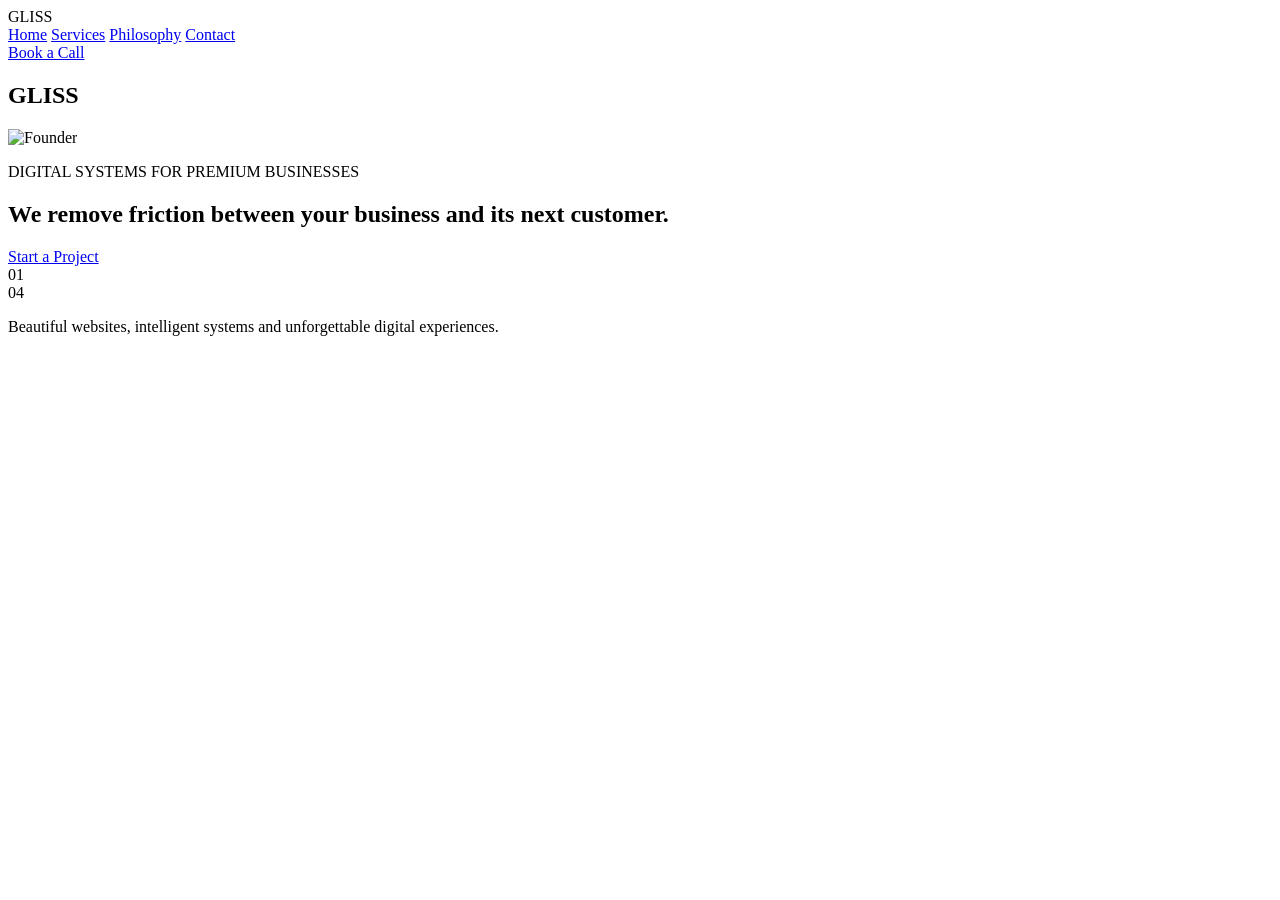
==== index.html @ cb8a6c07 "Create initial index.html for GLISS website Initial HTML structure for the GLISS website, including " ====
<!DOCTYPE html>
<html lang="en">
<head>
    <meta charset="UTF-8">
    <meta name="viewport" content="width=device-width, initial-scale=1.0">
    <title>GLISS</title>

    <link rel="stylesheet" href="style.css">

    <!-- Fonts -->
    <link rel="preconnect" href="https://fonts.googleapis.com">
    <link rel="preconnect" href="https://fonts.gstatic.com" crossorigin>

    <link href="https://fonts.googleapis.com/css2?family=Bodoni+Moda:wght@400;500;600&family=Inter:wght@300;400;500;600&display=swap" rel="stylesheet">
</head>

<body>

<header>

    <div class="logo">
        GLISS
    </div>

    <nav>
        <a href="#">Home</a>
        <a href="#">Services</a>
        <a href="#">Philosophy</a>
        <a href="#">Contact</a>
    </nav>

    <a href="#" class="cta">
        Book a Call
    </a>

</header>


<section class="hero">

    <!-- Giant Typography -->
    <h1 class="background-text">
        GLISS
    </h1>

    <!-- Portrait -->
    <img
        src="assets/portrait.png"
        class="portrait"
        alt="Founder"
    >

    <!-- Left Content -->

    <div class="hero-content">

        <p class="eyebrow">
            DIGITAL SYSTEMS FOR PREMIUM BUSINESSES
        </p>

        <h2>
            We remove friction between your business and its next customer.
        </h2>

        <a href="#" class="hero-btn">
            Start a Project
        </a>

    </div>


    <!-- Right Content -->

    <div class="hero-side">

        <span>01</span>

        <div class="line"></div>

        <span>04</span>

        <p>
            Beautiful websites, intelligent systems and unforgettable digital experiences.
        </p>

    </div>

</section>

<script src="script.js"></script>

</body>
</html>
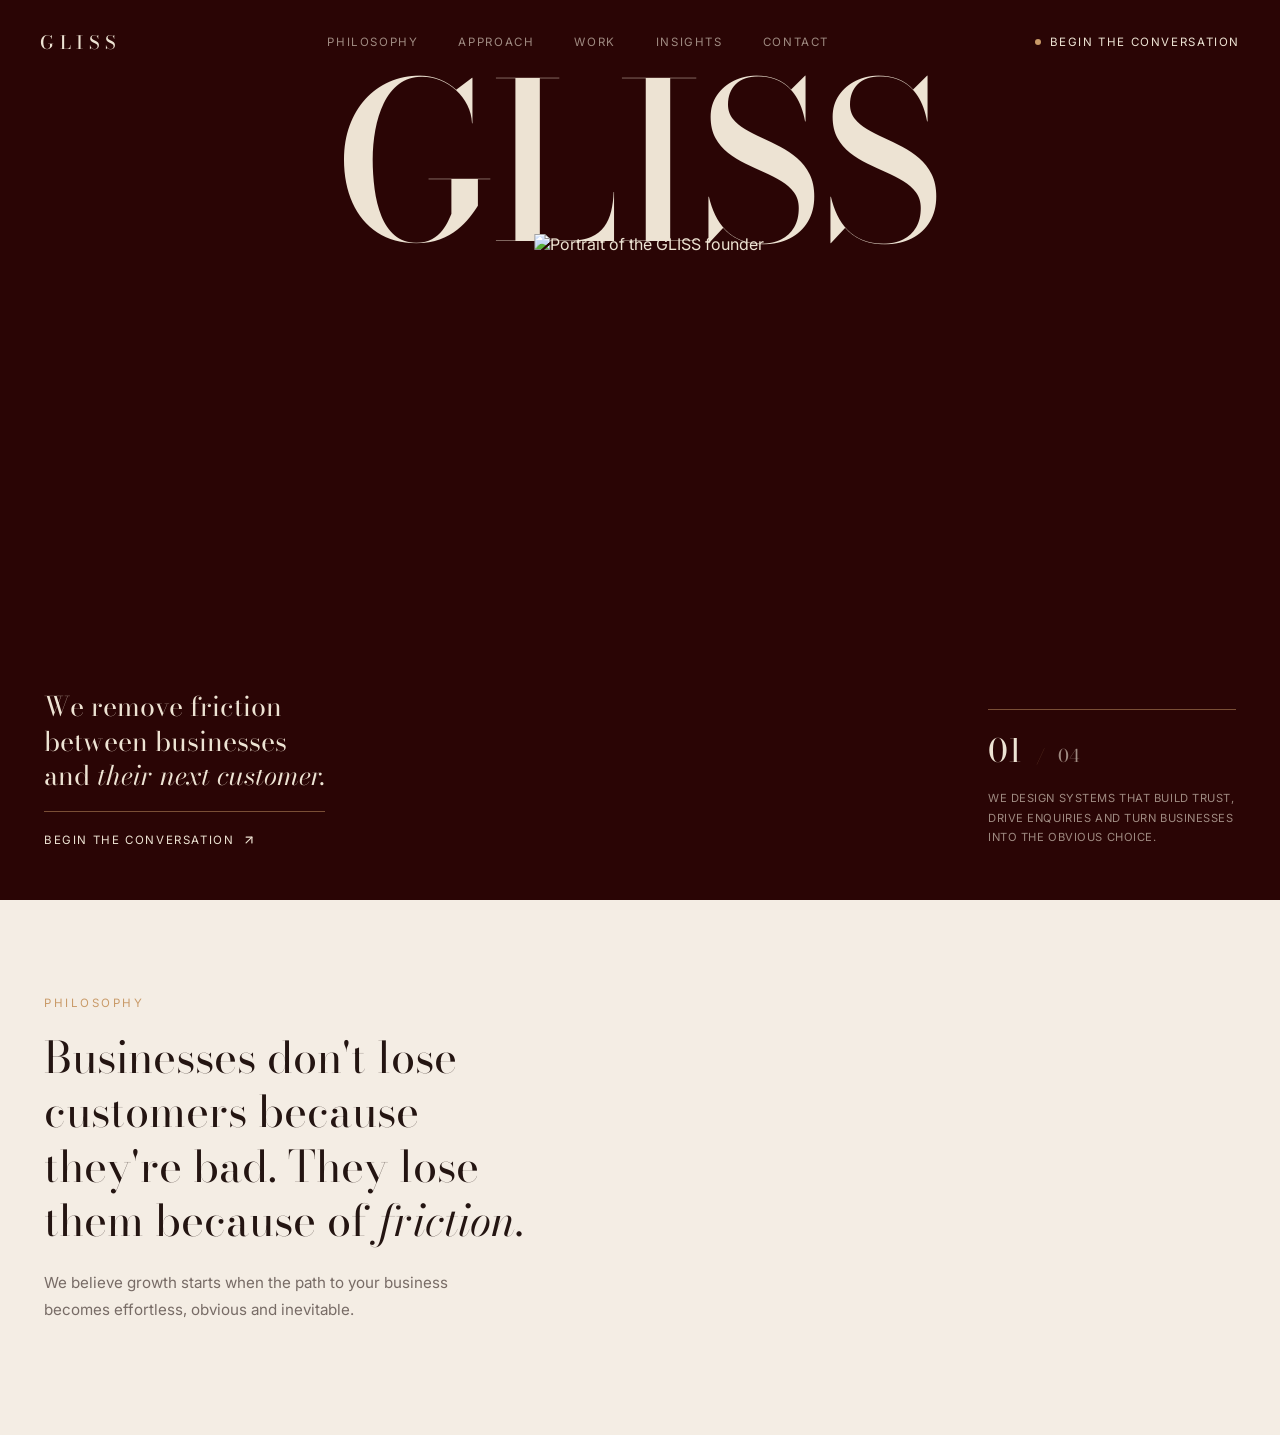
==== commit bf1ee216: "Add files via upload" ====
--- a/index.html
+++ b/index.html
@@ -1,93 +1,120 @@
 <!DOCTYPE html>
 <html lang="en">
 <head>
-    <meta charset="UTF-8">
-    <meta name="viewport" content="width=device-width, initial-scale=1.0">
-    <title>GLISS</title>
+<meta charset="UTF-8" />
+<meta name="viewport" content="width=device-width, initial-scale=1.0" />
+<title>GLISS — Architecture for Commercial Advantage</title>
+<meta name="description" content="We remove friction between businesses and their next customer." />
 
-    <link rel="stylesheet" href="style.css">
+<link rel="preconnect" href="https://fonts.googleapis.com" />
+<link rel="preconnect" href="https://fonts.gstatic.com" crossorigin />
+<link href="https://fonts.googleapis.com/css2?family=Bodoni+Moda:ital,opsz,wght@0,6..96,400;0,6..96,500;0,6..96,600;1,6..96,500&family=Inter:wght@400;500;600&display=swap" rel="stylesheet" />
 
-    <!-- Fonts -->
-    <link rel="preconnect" href="https://fonts.googleapis.com">
-    <link rel="preconnect" href="https://fonts.gstatic.com" crossorigin>
-
-    <link href="https://fonts.googleapis.com/css2?family=Bodoni+Moda:wght@400;500;600&family=Inter:wght@300;400;500;600&display=swap" rel="stylesheet">
+<link rel="stylesheet" href="style.css" />
 </head>
-
 <body>
 
-<header>
+<!-- LAYER 6: Navigation (floats above everything) -->
+<header class="nav" id="nav">
+  <a href="#" class="nav__logo">GLISS</a>
 
-    <div class="logo">
-        GLISS
-    </div>
+  <nav class="nav__links" aria-label="Primary">
+    <a href="#philosophy">Philosophy</a>
+    <a href="#approach">Approach</a>
+    <a href="#work">Work</a>
+    <a href="#insights">Insights</a>
+    <a href="#contact">Contact</a>
+  </nav>
 
-    <nav>
-        <a href="#">Home</a>
-        <a href="#">Services</a>
-        <a href="#">Philosophy</a>
-        <a href="#">Contact</a>
-    </nav>
+  <a href="#contact" class="nav__cta">
+    <span class="nav__dot"></span>
+    Begin the Conversation
+  </a>
 
-    <a href="#" class="cta">
-        Book a Call
-    </a>
-
+  <button class="nav__hamburger" id="hamburger" aria-label="Open menu" aria-expanded="false" aria-controls="mobile-menu">
+    <span></span>
+    <span></span>
+    <span></span>
+  </button>
 </header>
 
+<!-- Mobile menu panel -->
+<div class="mobile-menu" id="mobile-menu" aria-hidden="true">
+  <nav aria-label="Mobile">
+    <a href="#philosophy">Philosophy</a>
+    <a href="#approach">Approach</a>
+    <a href="#work">Work</a>
+    <a href="#insights">Insights</a>
+    <a href="#contact">Contact</a>
+  </nav>
+  <a href="#contact" class="mobile-menu__cta">
+    <span class="nav__dot"></span>
+    Begin the Conversation
+  </a>
+</div>
 
-<section class="hero">
+<!-- HERO: 100vh, layered composition -->
+<section class="hero" id="hero">
 
-    <!-- Giant Typography -->
-    <h1 class="background-text">
-        GLISS
-    </h1>
+  <!-- LAYER 2: Massive typography -->
+  <h1 class="hero__wordmark" aria-hidden="true">GLISS</h1>
 
-    <!-- Portrait -->
-    <img
-        src="assets/portrait.png"
-        class="portrait"
-        alt="Founder"
-    >
+  <!-- LAYER 3: Transparent portrait -->
+  <img
+    class="hero__portrait"
+    src="images/portrait.png"
+    alt="Portrait of the GLISS founder"
+  />
 
-    <!-- Left Content -->
+  <!-- LAYER 4: Bottom-left copy -->
+  <div class="hero__copy">
+    <p class="hero__headline">
+      We remove friction<br />
+      between businesses<br />
+      and <em>their next customer.</em>
+    </p>
+    <div class="hero__rule"></div>
+    <a href="#contact" class="hero__link">
+      Begin the Conversation
+      <svg width="14" height="14" viewBox="0 0 24 24" fill="none" stroke="currentColor" stroke-width="2" stroke-linecap="round" stroke-linejoin="round"><path d="M7 17 17 7"/><path d="M7 7h10v10"/></svg>
+    </a>
+    <div class="hero__pagination">
+      <span>01</span>
+      <span class="hero__pagination-line"></span>
+      <span>04</span>
+    </div>
+  </div>
 
-    <div class="hero-content">
-
-        <p class="eyebrow">
-            DIGITAL SYSTEMS FOR PREMIUM BUSINESSES
-        </p>
-
-        <h2>
-            We remove friction between your business and its next customer.
-        </h2>
-
-        <a href="#" class="hero-btn">
-            Start a Project
-        </a>
-
+  <!-- LAYER 5: Bottom-right information -->
+  <div class="hero__info">
+    <div class="hero__rule"></div>
+    <div class="hero__info-numbers">
+      <span class="hero__info-big">01</span>
+      <span class="hero__info-slash">/</span>
+      <span class="hero__info-small">04</span>
     </div>
-
-
-    <!-- Right Content -->
-
-    <div class="hero-side">
-
-        <span>01</span>
-
-        <div class="line"></div>
-
-        <span>04</span>
-
-        <p>
-            Beautiful websites, intelligent systems and unforgettable digital experiences.
-        </p>
-
-    </div>
+    <p>
+      WE DESIGN SYSTEMS THAT BUILD TRUST,
+      DRIVE ENQUIRIES AND TURN BUSINESSES
+      INTO THE OBVIOUS CHOICE.
+    </p>
+  </div>
 
 </section>
 
+<!-- PHILOSOPHY SECTION -->
+<section class="philosophy" id="philosophy">
+  <p class="eyebrow">Philosophy</p>
+  <h2 class="philosophy__headline">
+    Businesses don't lose customers because<br class="hide-mobile" />
+    they're bad. They lose them because of <em>friction.</em>
+  </h2>
+  <p class="philosophy__sub">
+    We believe growth starts when the path to your business becomes
+    effortless, obvious and inevitable.
+  </p>
+</section>
+
 <script src="script.js"></script>
-
 </body>
 </html>
--- a/style.css
+++ b/style.css
@@ -0,0 +1,449 @@
+/* =========================================================
+   GLISS — Hero + Philosophy
+   Editorial composition: layers overlap via absolute
+   positioning and z-index. Nothing here is a normal
+   stacked flexbox hero.
+   ========================================================= */
+
+:root {
+  --bg: #2a0505;
+  --bg-light: #f4ede4;
+  --cream: #ede3d3;
+  --cream-dim: rgba(237, 227, 211, 0.6);
+  --ink: #241512;
+  --ink-dim: rgba(36, 21, 18, 0.6);
+  --gold: #c99a68;
+  --gold-dim: rgba(201, 154, 104, 0.5);
+
+  --font-display: "Bodoni Moda", serif;
+  --font-body: "Inter", sans-serif;
+}
+
+* {
+  margin: 0;
+  padding: 0;
+  box-sizing: border-box;
+}
+
+html {
+  scroll-behavior: smooth;
+}
+
+body {
+  background: var(--bg);
+  color: var(--cream);
+  font-family: var(--font-body);
+  overflow-x: hidden;
+}
+
+a {
+  color: inherit;
+  text-decoration: none;
+}
+
+/* =========================================================
+   NAVIGATION — Layer 6, floats above everything
+   ========================================================= */
+
+.nav {
+  position: fixed;
+  top: 0;
+  left: 0;
+  right: 0;
+  z-index: 50;
+  display: flex;
+  align-items: center;
+  justify-content: space-between;
+  padding: 1.75rem 2.5rem;
+  opacity: 0;
+  animation: fadeIn 0.9s ease forwards;
+  animation-delay: 1.1s;
+}
+
+.nav__logo {
+  font-family: var(--font-display);
+  font-size: 1.15rem;
+  letter-spacing: 0.3em;
+  font-weight: 500;
+}
+
+.nav__links {
+  display: flex;
+  gap: 2.5rem;
+}
+
+.nav__links a {
+  font-size: 0.72rem;
+  letter-spacing: 0.14em;
+  text-transform: uppercase;
+  color: var(--cream-dim);
+  transition: color 0.2s ease;
+}
+
+.nav__links a:hover {
+  color: var(--cream);
+}
+
+.nav__cta {
+  display: flex;
+  align-items: center;
+  gap: 0.55rem;
+  font-size: 0.72rem;
+  letter-spacing: 0.14em;
+  text-transform: uppercase;
+  color: var(--cream);
+}
+
+.nav__dot {
+  width: 6px;
+  height: 6px;
+  border-radius: 50%;
+  background: var(--gold);
+  flex-shrink: 0;
+}
+
+.nav__hamburger {
+  display: none;
+  flex-direction: column;
+  justify-content: center;
+  gap: 5px;
+  width: 32px;
+  height: 32px;
+  background: none;
+  border: none;
+  cursor: pointer;
+}
+
+.nav__hamburger span {
+  display: block;
+  width: 100%;
+  height: 1px;
+  background: var(--cream);
+}
+
+/* mobile menu panel */
+.mobile-menu {
+  position: fixed;
+  inset: 0;
+  z-index: 49;
+  background: var(--bg);
+  display: flex;
+  flex-direction: column;
+  justify-content: center;
+  gap: 2.5rem;
+  padding: 2.5rem;
+  transform: translateY(-100%);
+  transition: transform 0.4s cubic-bezier(0.16, 1, 0.3, 1);
+}
+
+.mobile-menu.is-open {
+  transform: translateY(0);
+}
+
+.mobile-menu nav {
+  display: flex;
+  flex-direction: column;
+  gap: 1.75rem;
+}
+
+.mobile-menu nav a {
+  font-family: var(--font-display);
+  font-size: 1.6rem;
+}
+
+.mobile-menu__cta {
+  display: flex;
+  align-items: center;
+  gap: 0.6rem;
+  font-size: 0.75rem;
+  letter-spacing: 0.14em;
+  text-transform: uppercase;
+}
+
+/* =========================================================
+   HERO — 100vh, six independent layers
+   ========================================================= */
+
+.hero {
+  position: relative;
+  height: 100vh;
+  min-height: 640px;
+  width: 100%;
+  overflow: hidden;
+  isolation: isolate;
+}
+
+/* LAYER 2: massive typography, sits behind portrait */
+.hero__wordmark {
+  position: absolute;
+  top: 6%;
+  left: 50%;
+  transform: translateX(-50%);
+  width: 100vw;
+  text-align: center;
+  font-family: var(--font-display);
+  font-weight: 500;
+  font-size: 17vw;
+  line-height: 1;
+  color: var(--cream);
+  white-space: nowrap;
+  z-index: 1;
+  user-select: none;
+  opacity: 0;
+  animation: fadeIn 1.1s ease forwards;
+  animation-delay: 0.2s;
+}
+
+/* LAYER 3: portrait, in front of typography */
+.hero__portrait {
+  position: absolute;
+  left: 50%;
+  bottom: 0;
+  height: 74vh;
+  width: auto;
+  max-width: none;
+  transform: translateX(-46%);
+  z-index: 2;
+  opacity: 0;
+  animation: fadeIn 1.2s ease forwards;
+  animation-delay: 0.5s;
+}
+
+/* LAYER 4: bottom-left copy */
+.hero__copy {
+  position: absolute;
+  left: 2.75rem;
+  bottom: 3.25rem;
+  z-index: 5;
+  max-width: 22rem;
+  opacity: 0;
+  animation: fadeIn 0.9s ease forwards;
+  animation-delay: 1.3s;
+}
+
+.hero__headline {
+  font-family: var(--font-display);
+  font-size: clamp(1.35rem, 2.1vw, 1.7rem);
+  line-height: 1.28;
+  font-weight: 400;
+}
+
+.hero__headline em {
+  font-style: italic;
+}
+
+.hero__rule {
+  height: 1px;
+  background: var(--gold-dim);
+  margin: 1.1rem 0 1rem;
+  width: 100%;
+}
+
+.hero__link {
+  display: inline-flex;
+  align-items: center;
+  gap: 0.5rem;
+  font-size: 0.72rem;
+  letter-spacing: 0.14em;
+  text-transform: uppercase;
+  color: var(--cream);
+}
+
+.hero__pagination {
+  display: none;
+}
+
+/* LAYER 5: bottom-right info */
+.hero__info {
+  position: absolute;
+  right: 2.75rem;
+  bottom: 3.25rem;
+  z-index: 5;
+  max-width: 15.5rem;
+  text-align: left;
+  opacity: 0;
+  animation: fadeIn 0.9s ease forwards;
+  animation-delay: 1.4s;
+}
+
+.hero__info-numbers {
+  display: flex;
+  align-items: baseline;
+  gap: 0.85rem;
+  font-family: var(--font-display);
+  margin-bottom: 0.9rem;
+}
+
+.hero__info-big {
+  font-size: 2rem;
+}
+
+.hero__info-slash {
+  color: var(--gold-dim);
+  font-size: 1.1rem;
+}
+
+.hero__info-small {
+  font-size: 1.1rem;
+  color: var(--cream-dim);
+}
+
+.hero__info p {
+  font-size: 0.7rem;
+  letter-spacing: 0.05em;
+  line-height: 1.75;
+  color: var(--cream-dim);
+}
+
+@keyframes fadeIn {
+  to {
+    opacity: 1;
+  }
+}
+
+@media (prefers-reduced-motion: reduce) {
+  .nav,
+  .hero__wordmark,
+  .hero__portrait,
+  .hero__copy,
+  .hero__info {
+    animation: none;
+    opacity: 1;
+  }
+}
+
+/* =========================================================
+   PHILOSOPHY SECTION
+   ========================================================= */
+
+.philosophy {
+  background: var(--bg-light);
+  color: var(--ink);
+  padding: 6rem 2.75rem 7rem;
+}
+
+.eyebrow {
+  color: var(--gold);
+  font-size: 0.72rem;
+  letter-spacing: 0.22em;
+  text-transform: uppercase;
+  margin-bottom: 1.25rem;
+}
+
+.philosophy__headline {
+  font-family: var(--font-display);
+  font-weight: 400;
+  font-size: clamp(1.7rem, 3.4vw, 2.75rem);
+  line-height: 1.25;
+  max-width: 34rem;
+}
+
+.philosophy__headline em {
+  font-style: italic;
+}
+
+.philosophy__sub {
+  margin-top: 1.4rem;
+  max-width: 26rem;
+  color: var(--ink-dim);
+  font-size: 0.95rem;
+  line-height: 1.75;
+}
+
+/* =========================================================
+   RESPONSIVE — dedicated mobile layout, not a scaled desktop
+   ========================================================= */
+
+@media (max-width: 960px) {
+  .nav__links,
+  .nav__cta {
+    display: none;
+  }
+
+  .nav__hamburger {
+    display: flex;
+  }
+
+  .nav {
+    padding: 1.4rem 1.4rem;
+  }
+
+  .nav__logo {
+    font-size: 1rem;
+    letter-spacing: 0.24em;
+  }
+}
+
+@media (max-width: 760px) {
+  .hero {
+    height: auto;
+    min-height: 0;
+    display: block;
+    padding-top: 5.5rem;
+    overflow: visible;
+  }
+
+  .hero__wordmark {
+    position: relative;
+    top: auto;
+    left: auto;
+    transform: none;
+    width: 100%;
+    text-align: left;
+    padding-left: 5vw;
+    font-size: 21vw;
+    margin-bottom: -11vw;
+  }
+
+  .hero__portrait {
+    position: relative;
+    left: auto;
+    bottom: auto;
+    transform: none;
+    height: auto;
+    width: 62vw;
+    display: block;
+    margin: 0 0 0 auto;
+    margin-right: 4vw;
+  }
+
+  .hero__copy {
+    position: relative;
+    left: auto;
+    bottom: auto;
+    max-width: none;
+    padding: 2rem 6vw 0;
+  }
+
+  .hero__pagination {
+    display: flex;
+    align-items: center;
+    gap: 1rem;
+    margin-top: 1.5rem;
+    font-family: var(--font-display);
+    color: var(--gold);
+    font-size: 1rem;
+  }
+
+  .hero__pagination-line {
+    flex: 1;
+    height: 1px;
+    background: var(--gold-dim);
+  }
+
+  .hero__info {
+    position: relative;
+    right: auto;
+    bottom: auto;
+    max-width: none;
+    padding: 1.75rem 6vw 3rem;
+  }
+
+  .hero__info .hero__rule {
+    display: none;
+  }
+
+  .philosophy {
+    padding: 4rem 6vw 4.5rem;
+  }
+}
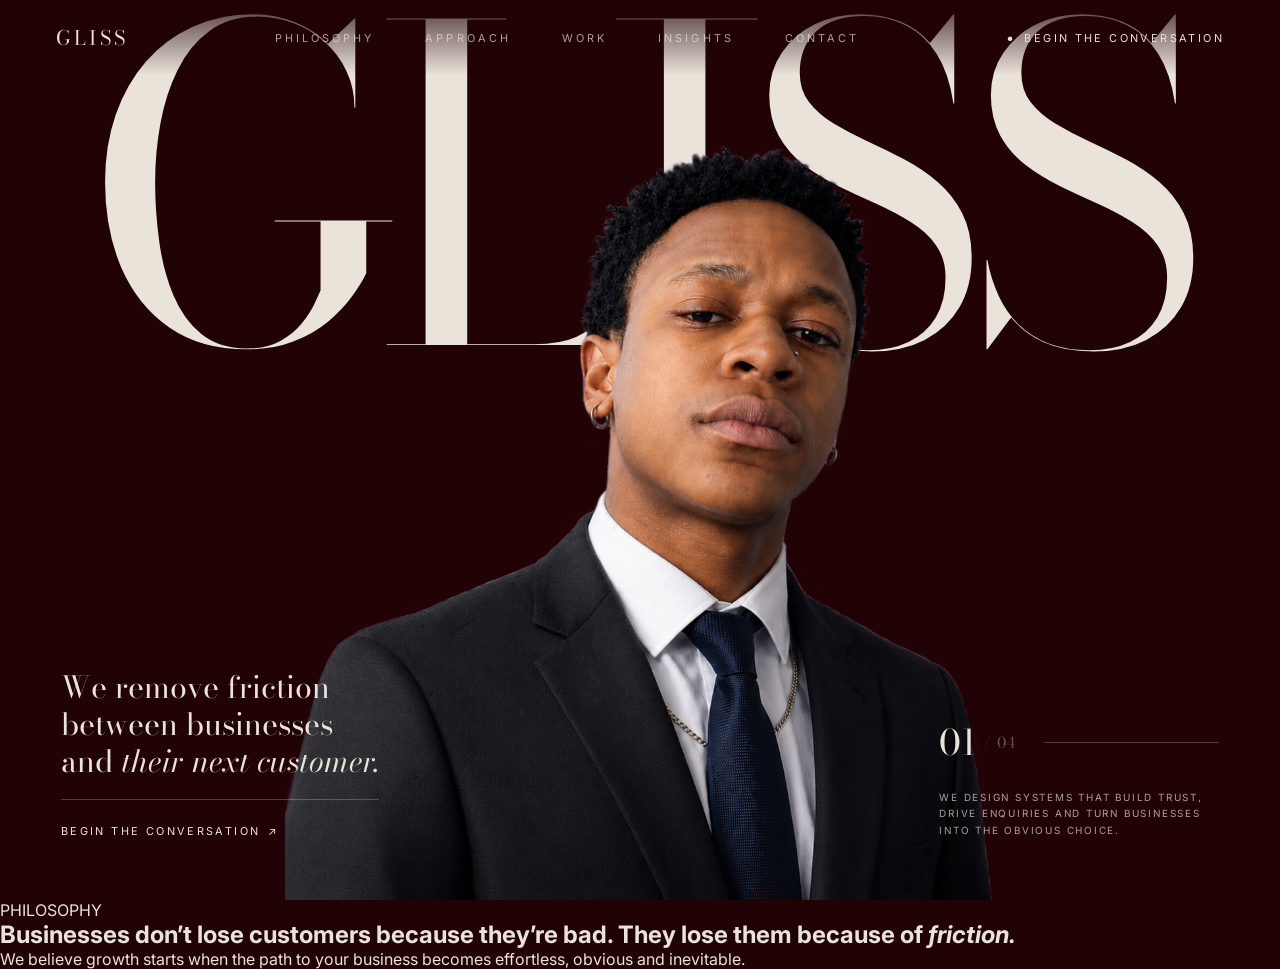
==== commit 1bfad624: "Rename ai_studio_code.html to index.html" ====
--- a/index.html
+++ b/index.html
@@ -1,120 +1,88 @@
 <!DOCTYPE html>
 <html lang="en">
 <head>
-<meta charset="UTF-8" />
-<meta name="viewport" content="width=device-width, initial-scale=1.0" />
-<title>GLISS — Architecture for Commercial Advantage</title>
-<meta name="description" content="We remove friction between businesses and their next customer." />
-
-<link rel="preconnect" href="https://fonts.googleapis.com" />
-<link rel="preconnect" href="https://fonts.gstatic.com" crossorigin />
-<link href="https://fonts.googleapis.com/css2?family=Bodoni+Moda:ital,opsz,wght@0,6..96,400;0,6..96,500;0,6..96,600;1,6..96,500&family=Inter:wght@400;500;600&display=swap" rel="stylesheet" />
-
-<link rel="stylesheet" href="style.css" />
+    <meta charset="UTF-8">
+    <meta name="viewport" content="width=device-width, initial-scale=1.0">
+    <title>GLISS — Editorial Hero</title>
+    <!-- Google Fonts: Bodoni Moda & Inter -->
+    <link rel="preconnect" href="https://fonts.googleapis.com">
+    <link rel="preconnect" href="https://fonts.gstatic.com" crossorigin>
+    <link href="https://fonts.googleapis.com/css2?family=Bodoni+Moda:ital,opsz,wght@0,6..96,400..900;1,6..96,400..900&family=Inter:wght@300;400;500;600&display=swap" rel="stylesheet">
+    <link rel="stylesheet" href="style.css">
 </head>
 <body>
 
-<!-- LAYER 6: Navigation (floats above everything) -->
-<header class="nav" id="nav">
-  <a href="#" class="nav__logo">GLISS</a>
+    <!-- LAYER 6: Floating Header -->
+    <header class="site-header">
+        <a href="#" class="nav-logo">GLISS</a>
+        <nav class="nav-links">
+            <a href="#philosophy">PHILOSOPHY</a>
+            <a href="#approach">APPROACH</a>
+            <a href="#work">WORK</a>
+            <a href="#insights">INSIGHTS</a>
+            <a href="#contact">CONTACT</a>
+        </nav>
+        <a href="#conversation" class="nav-cta">
+            <span class="dot">•</span> BEGIN THE CONVERSATION
+        </a>
+    </header>
 
-  <nav class="nav__links" aria-label="Primary">
-    <a href="#philosophy">Philosophy</a>
-    <a href="#approach">Approach</a>
-    <a href="#work">Work</a>
-    <a href="#insights">Insights</a>
-    <a href="#contact">Contact</a>
-  </nav>
+    <!-- HERO CONTAINER (Layer 1: Background #220305) -->
+    <section class="hero-container">
+        
+        <!-- LAYER 2: Giant GLISS Background Typography -->
+        <div class="hero-title-wrapper">
+            <h1 class="hero-title">GLISS</h1>
+        </div>
 
-  <a href="#contact" class="nav__cta">
-    <span class="nav__dot"></span>
-    Begin the Conversation
-  </a>
+        <!-- LAYER 3: Cutout Portrait (Centered) -->
+        <div class="hero-portrait-wrapper">
+            <img src="portrait.png" alt="GLISS Portrait Cutout" class="hero-portrait">
+        </div>
 
-  <button class="nav__hamburger" id="hamburger" aria-label="Open menu" aria-expanded="false" aria-controls="mobile-menu">
-    <span></span>
-    <span></span>
-    <span></span>
-  </button>
-</header>
+        <!-- LAYER 4: Bottom-Left Copy Block -->
+        <div class="hero-content-left">
+            <p class="hero-tagline">
+                We remove friction<br>
+                between businesses<br>
+                and <em>their next customer.</em>
+            </p>
+            <div class="divider-line"></div>
+            <a href="#conversation" class="hero-action-link">
+                BEGIN THE CONVERSATION <span class="arrow">↗</span>
+            </a>
+            <div class="hero-counter-slider mobile-only">
+                <span class="slide-num">01</span>
+                <span class="slide-line"></span>
+                <span class="slide-num">04</span>
+            </div>
+        </div>
 
-<!-- Mobile menu panel -->
-<div class="mobile-menu" id="mobile-menu" aria-hidden="true">
-  <nav aria-label="Mobile">
-    <a href="#philosophy">Philosophy</a>
-    <a href="#approach">Approach</a>
-    <a href="#work">Work</a>
-    <a href="#insights">Insights</a>
-    <a href="#contact">Contact</a>
-  </nav>
-  <a href="#contact" class="mobile-menu__cta">
-    <span class="nav__dot"></span>
-    Begin the Conversation
-  </a>
-</div>
+        <!-- LAYER 5: Bottom-Right Meta Block -->
+        <div class="hero-content-right">
+            <div class="counter-badge">
+                <span class="current">01</span>
+                <span class="divider">/</span>
+                <span class="total">04</span>
+                <span class="counter-line"></span>
+            </div>
+            <p class="badge-description">
+                WE DESIGN SYSTEMS THAT BUILD TRUST, DRIVE ENQUIRIES AND TURN BUSINESSES INTO THE OBVIOUS CHOICE.
+            </p>
+        </div>
+    </section>
 
-<!-- HERO: 100vh, layered composition -->
-<section class="hero" id="hero">
+    <!-- MOBILE SECTION (Below-the-fold content from Image 2) -->
+    <section class="philosophy-section">
+        <span class="section-label">PHILOSOPHY</span>
+        <h2 class="philosophy-heading">
+            Businesses don’t lose customers because they’re bad. They lose them because of <em>friction.</em>
+        </h2>
+        <p class="philosophy-body">
+            We believe growth starts when the path to your business becomes effortless, obvious and inevitable.
+        </p>
+    </section>
 
-  <!-- LAYER 2: Massive typography -->
-  <h1 class="hero__wordmark" aria-hidden="true">GLISS</h1>
-
-  <!-- LAYER 3: Transparent portrait -->
-  <img
-    class="hero__portrait"
-    src="images/portrait.png"
-    alt="Portrait of the GLISS founder"
-  />
-
-  <!-- LAYER 4: Bottom-left copy -->
-  <div class="hero__copy">
-    <p class="hero__headline">
-      We remove friction<br />
-      between businesses<br />
-      and <em>their next customer.</em>
-    </p>
-    <div class="hero__rule"></div>
-    <a href="#contact" class="hero__link">
-      Begin the Conversation
-      <svg width="14" height="14" viewBox="0 0 24 24" fill="none" stroke="currentColor" stroke-width="2" stroke-linecap="round" stroke-linejoin="round"><path d="M7 17 17 7"/><path d="M7 7h10v10"/></svg>
-    </a>
-    <div class="hero__pagination">
-      <span>01</span>
-      <span class="hero__pagination-line"></span>
-      <span>04</span>
-    </div>
-  </div>
-
-  <!-- LAYER 5: Bottom-right information -->
-  <div class="hero__info">
-    <div class="hero__rule"></div>
-    <div class="hero__info-numbers">
-      <span class="hero__info-big">01</span>
-      <span class="hero__info-slash">/</span>
-      <span class="hero__info-small">04</span>
-    </div>
-    <p>
-      WE DESIGN SYSTEMS THAT BUILD TRUST,
-      DRIVE ENQUIRIES AND TURN BUSINESSES
-      INTO THE OBVIOUS CHOICE.
-    </p>
-  </div>
-
-</section>
-
-<!-- PHILOSOPHY SECTION -->
-<section class="philosophy" id="philosophy">
-  <p class="eyebrow">Philosophy</p>
-  <h2 class="philosophy__headline">
-    Businesses don't lose customers because<br class="hide-mobile" />
-    they're bad. They lose them because of <em>friction.</em>
-  </h2>
-  <p class="philosophy__sub">
-    We believe growth starts when the path to your business becomes
-    effortless, obvious and inevitable.
-  </p>
-</section>
-
-<script src="script.js"></script>
+    <script src="script.js"></script>
 </body>
 </html>
--- a/style.css
+++ b/style.css
@@ -1,449 +1,305 @@
-/* =========================================================
-   GLISS — Hero + Philosophy
-   Editorial composition: layers overlap via absolute
-   positioning and z-index. Nothing here is a normal
-   stacked flexbox hero.
-   ========================================================= */
-
+/* ==========================================================================
+   EXACT COLOR & TYPOGRAPHY VARIABLES
+   ========================================================================== */
 :root {
-  --bg: #2a0505;
-  --bg-light: #f4ede4;
-  --cream: #ede3d3;
-  --cream-dim: rgba(237, 227, 211, 0.6);
-  --ink: #241512;
-  --ink-dim: rgba(36, 21, 18, 0.6);
-  --gold: #c99a68;
-  --gold-dim: rgba(201, 154, 104, 0.5);
-
-  --font-display: "Bodoni Moda", serif;
-  --font-body: "Inter", sans-serif;
-}
-
-* {
-  margin: 0;
-  padding: 0;
-  box-sizing: border-box;
-}
-
-html {
-  scroll-behavior: smooth;
-}
-
-body {
-  background: var(--bg);
-  color: var(--cream);
-  font-family: var(--font-body);
-  overflow-x: hidden;
-}
-
-a {
-  color: inherit;
-  text-decoration: none;
-}
-
-/* =========================================================
-   NAVIGATION — Layer 6, floats above everything
-   ========================================================= */
-
-.nav {
-  position: fixed;
-  top: 0;
-  left: 0;
-  right: 0;
-  z-index: 50;
-  display: flex;
-  align-items: center;
-  justify-content: space-between;
-  padding: 1.75rem 2.5rem;
-  opacity: 0;
-  animation: fadeIn 0.9s ease forwards;
-  animation-delay: 1.1s;
-}
-
-.nav__logo {
-  font-family: var(--font-display);
-  font-size: 1.15rem;
-  letter-spacing: 0.3em;
-  font-weight: 500;
-}
-
-.nav__links {
-  display: flex;
-  gap: 2.5rem;
-}
-
-.nav__links a {
-  font-size: 0.72rem;
-  letter-spacing: 0.14em;
-  text-transform: uppercase;
-  color: var(--cream-dim);
-  transition: color 0.2s ease;
-}
-
-.nav__links a:hover {
-  color: var(--cream);
-}
-
-.nav__cta {
-  display: flex;
-  align-items: center;
-  gap: 0.55rem;
-  font-size: 0.72rem;
-  letter-spacing: 0.14em;
-  text-transform: uppercase;
-  color: var(--cream);
-}
-
-.nav__dot {
-  width: 6px;
-  height: 6px;
-  border-radius: 50%;
-  background: var(--gold);
-  flex-shrink: 0;
-}
-
-.nav__hamburger {
-  display: none;
-  flex-direction: column;
-  justify-content: center;
-  gap: 5px;
-  width: 32px;
-  height: 32px;
-  background: none;
-  border: none;
-  cursor: pointer;
-}
-
-.nav__hamburger span {
-  display: block;
-  width: 100%;
-  height: 1px;
-  background: var(--cream);
-}
-
-/* mobile menu panel */
-.mobile-menu {
-  position: fixed;
-  inset: 0;
-  z-index: 49;
-  background: var(--bg);
-  display: flex;
-  flex-direction: column;
-  justify-content: center;
-  gap: 2.5rem;
-  padding: 2.5rem;
-  transform: translateY(-100%);
-  transition: transform 0.4s cubic-bezier(0.16, 1, 0.3, 1);
-}
-
-.mobile-menu.is-open {
-  transform: translateY(0);
-}
-
-.mobile-menu nav {
-  display: flex;
-  flex-direction: column;
-  gap: 1.75rem;
-}
-
-.mobile-menu nav a {
-  font-family: var(--font-display);
-  font-size: 1.6rem;
-}
-
-.mobile-menu__cta {
-  display: flex;
-  align-items: center;
-  gap: 0.6rem;
-  font-size: 0.75rem;
-  letter-spacing: 0.14em;
-  text-transform: uppercase;
-}
-
-/* =========================================================
-   HERO — 100vh, six independent layers
-   ========================================================= */
-
-.hero {
-  position: relative;
-  height: 100vh;
-  min-height: 640px;
-  width: 100%;
-  overflow: hidden;
-  isolation: isolate;
-}
-
-/* LAYER 2: massive typography, sits behind portrait */
-.hero__wordmark {
-  position: absolute;
-  top: 6%;
-  left: 50%;
-  transform: translateX(-50%);
-  width: 100vw;
-  text-align: center;
-  font-family: var(--font-display);
-  font-weight: 500;
-  font-size: 17vw;
-  line-height: 1;
-  color: var(--cream);
-  white-space: nowrap;
-  z-index: 1;
-  user-select: none;
-  opacity: 0;
-  animation: fadeIn 1.1s ease forwards;
-  animation-delay: 0.2s;
-}
-
-/* LAYER 3: portrait, in front of typography */
-.hero__portrait {
-  position: absolute;
-  left: 50%;
-  bottom: 0;
-  height: 74vh;
-  width: auto;
-  max-width: none;
-  transform: translateX(-46%);
-  z-index: 2;
-  opacity: 0;
-  animation: fadeIn 1.2s ease forwards;
-  animation-delay: 0.5s;
-}
-
-/* LAYER 4: bottom-left copy */
-.hero__copy {
-  position: absolute;
-  left: 2.75rem;
-  bottom: 3.25rem;
-  z-index: 5;
-  max-width: 22rem;
-  opacity: 0;
-  animation: fadeIn 0.9s ease forwards;
-  animation-delay: 1.3s;
-}
-
-.hero__headline {
-  font-family: var(--font-display);
-  font-size: clamp(1.35rem, 2.1vw, 1.7rem);
-  line-height: 1.28;
-  font-weight: 400;
-}
-
-.hero__headline em {
-  font-style: italic;
-}
-
-.hero__rule {
-  height: 1px;
-  background: var(--gold-dim);
-  margin: 1.1rem 0 1rem;
-  width: 100%;
-}
-
-.hero__link {
-  display: inline-flex;
-  align-items: center;
-  gap: 0.5rem;
-  font-size: 0.72rem;
-  letter-spacing: 0.14em;
-  text-transform: uppercase;
-  color: var(--cream);
-}
-
-.hero__pagination {
-  display: none;
-}
-
-/* LAYER 5: bottom-right info */
-.hero__info {
-  position: absolute;
-  right: 2.75rem;
-  bottom: 3.25rem;
-  z-index: 5;
-  max-width: 15.5rem;
-  text-align: left;
-  opacity: 0;
-  animation: fadeIn 0.9s ease forwards;
-  animation-delay: 1.4s;
-}
-
-.hero__info-numbers {
-  display: flex;
-  align-items: baseline;
-  gap: 0.85rem;
-  font-family: var(--font-display);
-  margin-bottom: 0.9rem;
-}
-
-.hero__info-big {
-  font-size: 2rem;
-}
-
-.hero__info-slash {
-  color: var(--gold-dim);
-  font-size: 1.1rem;
-}
-
-.hero__info-small {
-  font-size: 1.1rem;
-  color: var(--cream-dim);
-}
-
-.hero__info p {
-  font-size: 0.7rem;
-  letter-spacing: 0.05em;
-  line-height: 1.75;
-  color: var(--cream-dim);
-}
-
-@keyframes fadeIn {
-  to {
-    opacity: 1;
-  }
-}
-
-@media (prefers-reduced-motion: reduce) {
-  .nav,
-  .hero__wordmark,
-  .hero__portrait,
-  .hero__copy,
-  .hero__info {
-    animation: none;
-    opacity: 1;
-  }
-}
-
-/* =========================================================
-   PHILOSOPHY SECTION
-   ========================================================= */
-
-.philosophy {
-  background: var(--bg-light);
-  color: var(--ink);
-  padding: 6rem 2.75rem 7rem;
-}
-
-.eyebrow {
-  color: var(--gold);
-  font-size: 0.72rem;
-  letter-spacing: 0.22em;
-  text-transform: uppercase;
-  margin-bottom: 1.25rem;
-}
-
-.philosophy__headline {
-  font-family: var(--font-display);
-  font-weight: 400;
-  font-size: clamp(1.7rem, 3.4vw, 2.75rem);
-  line-height: 1.25;
-  max-width: 34rem;
-}
-
-.philosophy__headline em {
-  font-style: italic;
-}
-
-.philosophy__sub {
-  margin-top: 1.4rem;
-  max-width: 26rem;
-  color: var(--ink-dim);
-  font-size: 0.95rem;
-  line-height: 1.75;
-}
-
-/* =========================================================
-   RESPONSIVE — dedicated mobile layout, not a scaled desktop
-   ========================================================= */
-
-@media (max-width: 960px) {
-  .nav__links,
-  .nav__cta {
-    display: none;
-  }
-
-  .nav__hamburger {
+    --bg-color: #210305;
+    --text-primary: #EAE3DA;
+    --text-muted: rgba(234, 227, 218, 0.7);
+    --text-dim: rgba(234, 227, 218, 0.35);
+    --line-color: rgba(234, 227, 218, 0.25);
+    --font-serif: 'Bodoni Moda', serif;
+    --font-sans: 'Inter', sans-serif;
+}
+
+*, *::before, *::after {
+    box-sizing: border-box;
+    margin: 0;
+    padding: 0;
+}
+
+html, body {
+    width: 100%;
+    background-color: var(--bg-color);
+    color: var(--text-primary);
+    font-family: var(--font-sans);
+    -webkit-font-smoothing: antialiased;
+    overflow-x: hidden;
+}
+
+/* ==========================================================================
+   NAVIGATION (Layer 6)
+   ========================================================================== */
+.site-header {
+    position: fixed;
+    top: 0;
+    left: 0;
+    width: 100%;
+    height: 75px;
     display: flex;
-  }
-
-  .nav {
-    padding: 1.4rem 1.4rem;
-  }
-
-  .nav__logo {
-    font-size: 1rem;
-    letter-spacing: 0.24em;
-  }
-}
-
-@media (max-width: 760px) {
-  .hero {
-    height: auto;
-    min-height: 0;
-    display: block;
-    padding-top: 5.5rem;
-    overflow: visible;
-  }
-
-  .hero__wordmark {
-    position: relative;
-    top: auto;
-    left: auto;
-    transform: none;
-    width: 100%;
-    text-align: left;
-    padding-left: 5vw;
-    font-size: 21vw;
-    margin-bottom: -11vw;
-  }
-
-  .hero__portrait {
-    position: relative;
-    left: auto;
-    bottom: auto;
-    transform: none;
-    height: auto;
-    width: 62vw;
-    display: block;
-    margin: 0 0 0 auto;
-    margin-right: 4vw;
-  }
-
-  .hero__copy {
-    position: relative;
-    left: auto;
-    bottom: auto;
-    max-width: none;
-    padding: 2rem 6vw 0;
-  }
-
-  .hero__pagination {
+    justify-content: space-between;
+    align-items: center;
+    padding: 0 3.5rem;
+    z-index: 10;
+    background: linear-gradient(180deg, rgba(33, 3, 5, 0.8) 0%, rgba(33, 3, 5, 0) 100%);
+}
+
+.nav-logo {
+    font-family: var(--font-serif);
+    font-size: 1.25rem;
+    letter-spacing: 0.15em;
+    color: var(--text-primary);
+    text-decoration: none;
+    font-weight: 400;
+}
+
+.nav-links {
+    display: flex;
+    gap: 3.2rem;
+}
+
+.nav-links a {
+    font-size: 0.68rem;
+    letter-spacing: 0.28em;
+    color: var(--text-muted);
+    text-decoration: none;
+    text-transform: uppercase;
+    transition: color 0.3s ease;
+}
+
+.nav-links a:hover {
+    color: var(--text-primary);
+}
+
+.nav-cta {
+    font-size: 0.68rem;
+    letter-spacing: 0.22em;
+    color: var(--text-primary);
+    text-decoration: none;
+    text-transform: uppercase;
     display: flex;
     align-items: center;
-    gap: 1rem;
-    margin-top: 1.5rem;
-    font-family: var(--font-display);
-    color: var(--gold);
+    gap: 0.5rem;
+}
+
+.nav-cta .dot {
+    font-size: 0.9rem;
+}
+
+/* ==========================================================================
+   HERO COMPOSITION (100vh Layout)
+   ========================================================================== */
+.hero-container {
+    position: relative;
+    width: 100vw;
+    height: 100vh;
+    min-height: 680px;
+    overflow: hidden;
+}
+
+/* Layer 2: Giant "GLISS" Header */
+.hero-title-wrapper {
+    position: absolute;
+    top: 2vh;
+    left: 50%;
+    transform: translateX(-50%);
+    width: 100%;
+    text-align: center;
+    z-index: 2;
+    pointer-events: none;
+}
+
+.hero-title {
+    font-family: var(--font-serif);
+    font-size: 34vw;
+    font-weight: 400;
+    line-height: 0.78;
+    letter-spacing: -0.04em;
+    color: var(--text-primary);
+    opacity: 0.92;
+    white-space: nowrap;
+}
+
+/* Layer 3: Cutout Portrait */
+.hero-portrait-wrapper {
+    position: absolute;
+    bottom: 0;
+    left: 50%;
+    transform: translateX(-50%);
+    height: 84vh;
+    z-index: 3;
+    pointer-events: none;
+}
+
+.hero-portrait {
+    height: 100%;
+    width: auto;
+    object-fit: contain;
+    object-position: bottom center;
+}
+
+/* Layer 4: Bottom Left Text & CTA */
+.hero-content-left {
+    position: absolute;
+    bottom: 3.8rem;
+    left: 3.8rem;
+    z-index: 4;
+    max-width: 360px;
+}
+
+.hero-tagline {
+    font-family: var(--font-serif);
+    font-size: 1.9rem;
+    line-height: 1.22;
+    font-weight: 300;
+    color: var(--text-primary);
+    margin-bottom: 1.2rem;
+}
+
+.hero-tagline em {
+    font-style: italic;
+    font-weight: 400;
+}
+
+.divider-line {
+    width: 100%;
+    height: 1px;
+    background-color: var(--line-color);
+    margin-bottom: 1.2rem;
+}
+
+.hero-action-link {
+    display: inline-flex;
+    align-items: center;
+    gap: 0.5rem;
+    font-size: 0.68rem;
+    letter-spacing: 0.22em;
+    color: var(--text-primary);
+    text-decoration: none;
+    text-transform: uppercase;
+}
+
+.mobile-only {
+    display: none;
+}
+
+/* Layer 5: Bottom Right Information & Counter */
+.hero-content-right {
+    position: absolute;
+    bottom: 3.8rem;
+    right: 3.8rem;
+    z-index: 4;
+    max-width: 280px;
+}
+
+.counter-badge {
+    display: flex;
+    align-items: center;
+    gap: 0.3rem;
+    font-family: var(--font-serif);
+    margin-bottom: 1.2rem;
+    position: relative;
+}
+
+.counter-badge .current {
+    font-size: 2.2rem;
+    font-weight: 300;
+}
+
+.counter-badge .divider {
     font-size: 1rem;
-  }
-
-  .hero__pagination-line {
-    flex: 1;
+    color: var(--text-dim);
+    margin: 0 0.1rem;
+}
+
+.counter-badge .total {
+    font-size: 0.95rem;
+    color: var(--text-dim);
+}
+
+.counter-line {
+    flex-grow: 1;
     height: 1px;
-    background: var(--gold-dim);
-  }
-
-  .hero__info {
-    position: relative;
-    right: auto;
-    bottom: auto;
-    max-width: none;
-    padding: 1.75rem 6vw 3rem;
-  }
-
-  .hero__info .hero__rule {
-    display: none;
-  }
-
-  .philosophy {
-    padding: 4rem 6vw 4.5rem;
-  }
-}
+    background-color: var(--line-color);
+    margin-left: 1.5rem;
+}
+
+.badge-description {
+    font-size: 0.62rem;
+    line-height: 1.7;
+    letter-spacing: 0.18em;
+    text-transform: uppercase;
+    color: var(--text-muted);
+}
+
+/* ==========================================================================
+   MOBILE LAYOUT (Matching Image 2 Mockup)
+   ========================================================================== */
+@media (max-width: 768px) {
+    .site-header {
+        padding: 0 1.5rem;
+        height: 60px;
+        overflow-x: auto;
+    }
+
+    .nav-links {
+        display: none;
+    }
+
+    .hero-container {
+        height: 100vh;
+        min-height: 640px;
+    }
+
+    .hero-title-wrapper {
+        top: 6vh;
+    }
+
+    .hero-title {
+        font-size: 42vw;
+    }
+
+    .hero-portrait-wrapper {
+        height: 68vh;
+    }
+
+    .hero-content-left {
+        left: 1.5rem;
+        bottom: 2rem;
+        right: 1.5rem;
+        max-width: none;
+    }
+
+    .hero-tagline {
+        font-size: 1.45rem;
+    }
+
+    .mobile-only {
+        display: flex;
+    }
+
+    .hero-counter-slider {
+        display: flex;
+        align-items: center;
+        gap: 1rem;
+        margin-top: 1.8rem;
+        font-size: 0.72rem;
+        color: var(--text-muted);
+    }
+
+    .slide-line {
+        width: 50px;
+        height: 1px;
+        background-color: var(--line-color);
+    }
+
+    .hero-content-right {
+        right: 1.5rem;
+        bottom: 2rem;
+        max-width: 170px;
+    }
+
+    .badge-description {
+        font-size: 0.55rem;
+        letter-spacing: 0.12em;
+    }
+}
